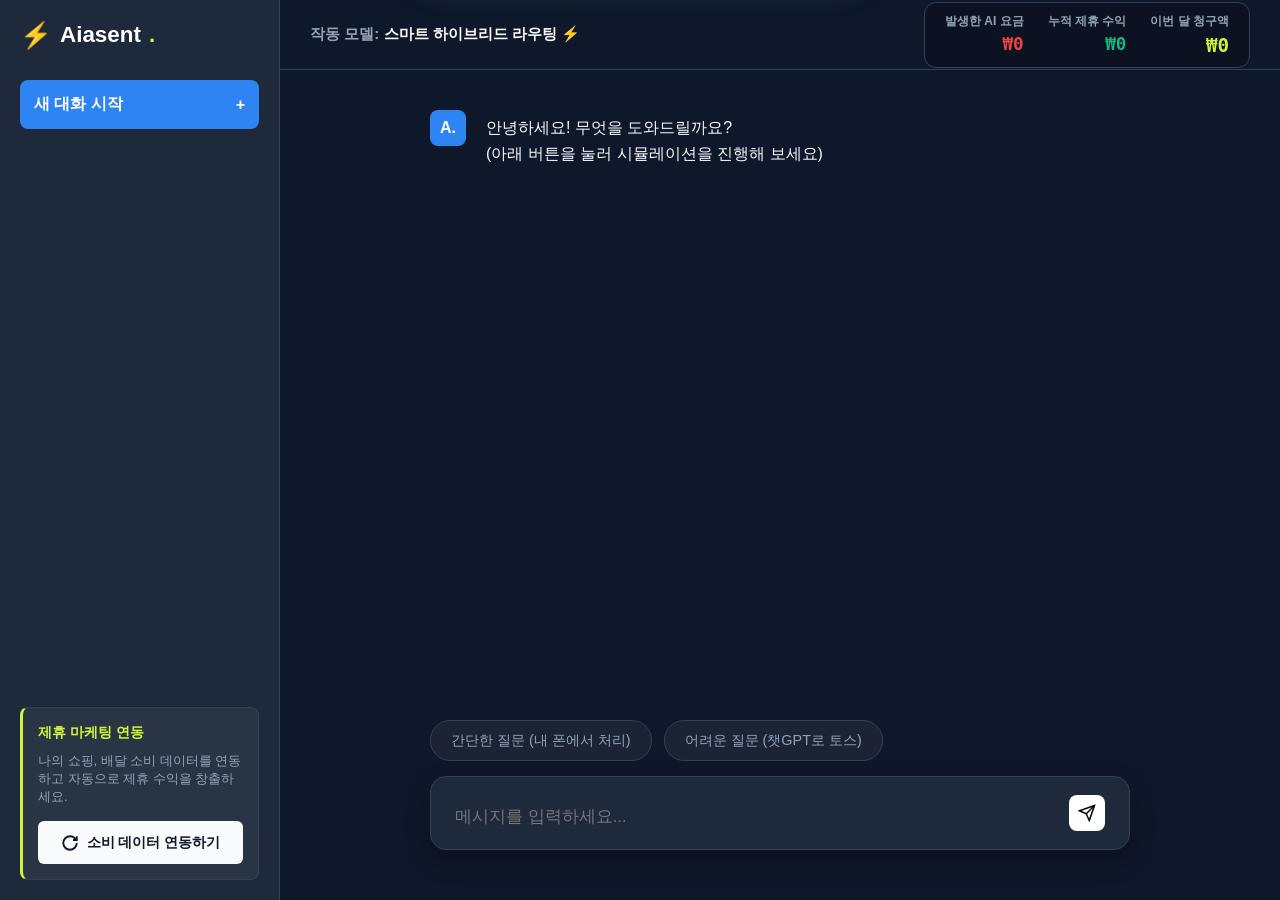
==== app.html @ 90677795 "Add interactive demo app for pitch video" ====
<!DOCTYPE html>
<html lang="ko">
<head>
  <meta charset="UTF-8">
  <title>Aiasent App Demo</title>
  <style>
    :root {
      --bg: #0F172A;
      --panel: #1E293B;
      --text: #F8FAFC;
      --text-dim: #94A3B8;
      --primary: #2E84F3;
      --accent: #D2F537;
      --border: #334155;
      --green: #10B981;
      --red: #EF4444;
    }
    * { box-sizing: border-box; margin: 0; padding: 0; }
    body { font-family: -apple-system, BlinkMacSystemFont, "Segoe UI", Roboto, Helvetica, Arial, sans-serif; background: var(--bg); color: var(--text); display: flex; height: 100vh; overflow: hidden; }
    
    /* Sidebar */
    .sidebar { width: 280px; background: var(--panel); border-right: 1px solid var(--border); display: flex; flex-direction: column; padding: 20px; }
    .logo { font-size: 1.4rem; font-weight: bold; margin-bottom: 30px; display: flex; align-items: center; gap: 8px; color: white; text-decoration: none; }
    .logo-dot { color: var(--accent); }
    .nav-btn { background: var(--primary); color: white; border: none; padding: 14px; border-radius: 8px; font-weight: bold; font-size: 1rem; cursor: pointer; text-align: left; margin-bottom: 20px; display: flex; justify-content: space-between; align-items: center; }
    .nav-btn:hover { background: #2563EB; }
    
    .sync-box { background: rgba(255,255,255,0.05); border: 1px solid var(--border); border-radius: 8px; padding: 15px; margin-top: auto; border-left: 3px solid var(--accent); }
    .sync-title { font-size: 0.9rem; font-weight: bold; margin-bottom: 10px; color: var(--accent); }
    .sync-btn { background: var(--text); color: var(--bg); font-weight: bold; border: none; width: 100%; padding: 12px; border-radius: 6px; cursor: pointer; font-size: 0.9rem; display: flex; align-items: center; gap: 8px; justify-content: center; transition: 0.2s; }
    .sync-btn:hover { background: #E2E8F0; }
    
    /* Main Area */
    .main-area { flex: 1; display: flex; flex-direction: column; position: relative; }
    
    /* Top Bar */
    .top-bar { height: 70px; border-bottom: 1px solid var(--border); display: flex; justify-content: space-between; align-items: center; padding: 0 30px; }
    .model-selector { font-size: 0.95rem; font-weight: 600; color: var(--text-dim); }
    
    /* Wallet Widget */
    .wallet-widget { display: flex; gap: 24px; font-size: 0.85rem; background: rgba(0,0,0,0.2); padding: 10px 20px; border-radius: 12px; border: 1px solid var(--border); }
    .wallet-item { display: flex; flex-direction: column; align-items: flex-end; }
    .wallet-label { color: var(--text-dim); font-size: 0.75rem; font-weight: 600; margin-bottom: 4px; }
    .wallet-val { font-size: 1.1rem; font-weight: bold; font-family: monospace; }
    .val-reward { color: var(--green); }
    .val-cost { color: var(--red); }
    .val-net { color: var(--accent); font-size: 1.2rem; }
    
    /* Chat Area */
    .chat-container { flex: 1; overflow-y: auto; padding: 40px 15%; display: flex; flex-direction: column; gap: 30px; }
    .msg { display: flex; gap: 20px; line-height: 1.6; font-size: 1rem; }
    .msg.user .avatar { background: var(--border); color: white; }
    .msg.ai .avatar { background: var(--primary); color: white; }
    .avatar { width: 36px; height: 36px; border-radius: 8px; display: flex; align-items: center; justify-content: center; font-weight: bold; flex-shrink: 0; font-size: 1rem; }
    .msg-content { flex: 1; padding-top: 5px; }
    
    /* Routing Badge */
    .routing-badge { display: inline-flex; align-items: center; gap: 6px; background: rgba(46,132,243,0.1); border: 1px solid var(--primary); color: #60A5FA; padding: 6px 12px; border-radius: 20px; font-size: 0.8rem; font-weight: bold; margin-bottom: 12px; }
    .routing-badge.local { border-color: var(--green); color: var(--green); background: rgba(16,185,129,0.1); }
    .routing-badge.cloud { border-color: #A855F7; color: #C084FC; background: rgba(168,85,247,0.1); }
    
    /* Input Area */
    .input-area { padding: 30px 15%; padding-bottom: 50px; }
    .preset-btns { display: flex; gap: 12px; margin-bottom: 15px; }
    .preset-btn { background: rgba(255,255,255,0.05); border: 1px solid var(--border); color: var(--text-dim); padding: 10px 20px; border-radius: 20px; font-size: 0.9rem; cursor: pointer; transition: 0.2s; font-weight: 500; }
    .preset-btn:hover { background: rgba(255,255,255,0.15); color: white; border-color: var(--text-dim); }
    
    .input-box { background: var(--panel); border: 1px solid var(--border); border-radius: 16px; padding: 18px 24px; display: flex; align-items: flex-end; box-shadow: 0 10px 25px rgba(0,0,0,0.3); }
    .input-box textarea { flex: 1; background: transparent; border: none; color: white; font-size: 1.05rem; resize: none; outline: none; height: 26px; font-family: inherit; }
    .send-btn { background: white; color: black; border: none; width: 36px; height: 36px; border-radius: 8px; cursor: pointer; display: flex; align-items: center; justify-content: center; margin-left: 15px; }
    
    /* Toast */
    .toast { position: fixed; top: 20px; left: 50%; transform: translateX(-50%) translateY(-100px); background: var(--green); color: #000; padding: 16px 32px; border-radius: 30px; font-weight: 800; font-size: 1.05rem; box-shadow: 0 10px 30px rgba(16,185,129,0.4); transition: 0.4s cubic-bezier(0.175, 0.885, 0.32, 1.275); z-index: 1000; display: flex; align-items: center; gap: 10px; }
    .toast.show { transform: translateX(-50%) translateY(0); }
  </style>
</head>
<body>

  <!-- 포인트 적립 팝업 (토스트 알림) -->
  <div class="toast" id="toast">
    <span>💰</span> 소비 패턴 분석 완료! 제휴 수익 <strong>+₩5,000</strong> 획득
  </div>

  <div class="sidebar">
    <a href="index.html" class="logo">
      <span style="font-size:1.6rem">⚡</span> Aiasent<span class="logo-dot">.</span>
    </a>
    <button class="nav-btn">
      새 대화 시작 <span>+</span>
    </button>
    
    <div style="flex:1"></div>
    
    <!-- 수익 연동 시뮬레이션 영역 -->
    <div class="sync-box">
      <div class="sync-title">제휴 마케팅 연동</div>
      <p style="font-size:0.8rem; color:var(--text-dim); margin-bottom:15px; line-height:1.4;">나의 쇼핑, 배달 소비 데이터를 연동하고 자동으로 제휴 수익을 창출하세요.</p>
      <button class="sync-btn" id="btnSync">
        <svg width="18" height="18" viewBox="0 0 24 24" fill="none" stroke="currentColor" stroke-width="2.5"><path d="M21 12a9 9 0 1 1-9-9c2.52 0 4.93 1 6.74 2.74L21 8"/><path d="M21 3v5h-5"/></svg>
        소비 데이터 연동하기
      </button>
    </div>
  </div>

  <div class="main-area">
    <div class="top-bar">
      <div class="model-selector">
        작동 모델: <span style="color:var(--text); font-weight:bold;">스마트 하이브리드 라우팅 ⚡</span>
      </div>
      <!-- 실시간 자산 위젯 -->
      <div class="wallet-widget">
        <div class="wallet-item">
          <span class="wallet-label">발생한 AI 요금</span>
          <span class="wallet-val val-cost" id="valCost">₩0</span>
        </div>
        <div class="wallet-item">
          <span class="wallet-label">누적 제휴 수익</span>
          <span class="wallet-val val-reward" id="valReward">₩0</span>
        </div>
        <div class="wallet-item">
          <span class="wallet-label">이번 달 청구액</span>
          <span class="wallet-val val-net" id="valNet">₩0</span>
        </div>
      </div>
    </div>

    <div class="chat-container" id="chatList">
      <div class="msg ai">
        <div class="avatar">A.</div>
        <div class="msg-content">
          안녕하세요! 무엇을 도와드릴까요?<br/>
          (아래 버튼을 눌러 시뮬레이션을 진행해 보세요)
        </div>
      </div>
    </div>

    <div class="input-area">
      <!-- 시연용 단축 버튼 -->
      <div class="preset-btns">
        <button class="preset-btn" id="btnPreset1">간단한 질문 (내 폰에서 처리)</button>
        <button class="preset-btn" id="btnPreset2">어려운 질문 (챗GPT로 토스)</button>
      </div>
      <div class="input-box">
        <textarea placeholder="메시지를 입력하세요..." id="chatInput" readonly></textarea>
        <button class="send-btn" disabled>
          <svg width="18" height="18" viewBox="0 0 24 24" fill="none" stroke="currentColor" stroke-width="2"><line x1="22" y1="2" x2="11" y2="13"></line><polygon points="22 2 15 22 11 13 2 9 22 2"></polygon></svg>
        </button>
      </div>
    </div>
  </div>

  <script>
    let currentCost = 0;
    let currentReward = 0;
    
    const fmt = (num) => '₩' + num.toLocaleString();
    
    function updateWallet() {
      document.getElementById('valCost').innerText = '-' + fmt(currentCost);
      document.getElementById('valReward').innerText = '+' + fmt(currentReward);
      let net = currentReward - currentCost;
      let netEl = document.getElementById('valNet');
      if(net >= 0) {
        netEl.innerText = '₩0 (전액 방어)';
        netEl.style.color = 'var(--accent)';
      } else {
        netEl.innerText = '-' + fmt(Math.abs(net));
        netEl.style.color = 'var(--red)';
      }
    }

    // 시나리오 A: 제휴 연동 (수익 획득 시연)
    document.getElementById('btnSync').addEventListener('click', () => {
      const toast = document.getElementById('toast');
      toast.classList.add('show');
      
      let start = currentReward;
      let target = currentReward + 5000;
      let duration = 1200;
      let startTime = null;
      
      function anim(time) {
        if(!startTime) startTime = time;
        let p = (time - startTime) / duration;
        if(p > 1) p = 1;
        // ease-out 효과
        let easeOut = 1 - Math.pow(1 - p, 3);
        currentReward = Math.floor(start + (target - start) * easeOut);
        updateWallet();
        if(p < 1) requestAnimationFrame(anim);
      }
      requestAnimationFrame(anim);
      
      setTimeout(() => { toast.classList.remove('show'); }, 3500);
    });

    const chatList = document.getElementById('chatList');
    
    function addMsg(text, isUser=false) {
      const div = document.createElement('div');
      div.className = 'msg ' + (isUser ? 'user' : 'ai');
      div.innerHTML = `
        <div class="avatar">${isUser ? 'U' : 'A.'}</div>
        <div class="msg-content">${text}</div>
      `;
      chatList.appendChild(div);
      chatList.scrollTop = chatList.scrollHeight;
    }

    // 시나리오 B-1: 로컬 처리 (0원)
    document.getElementById('btnPreset1').addEventListener('click', () => {
      addMsg("지난주 주간 회의록 요약해줘.", true);
      
      setTimeout(() => {
        addMsg(`
          <div class="routing-badge local">⚡ 내 기기 안에서 즉시 처리됨 (발생 비용: ₩0)</div><br/>
          지난주 회의록 요약입니다.<br/><br/>
          1. 프로젝트 A: 이번 달 15일 마감<br/>
          2. 장비 도입: 300만 원 예산안 승인 대기 중<br/><br/>
          추가로 궁금한 점이 있으신가요?
        `);
      }, 800);
    });

    // 시나리오 B-2: 외부 유료 라우팅 (비용 발생 및 상쇄 시연)
    document.getElementById('btnPreset2').addEventListener('click', () => {
      addMsg("현재 시장 트렌드 데이터를 분석해서 우리 회사의 내년 1분기 재무 프로젝션을 세워줘.", true);
      
      setTimeout(() => {
        addMsg(`
          <div class="routing-badge cloud">🚀 질문 난이도 높음: ChatGPT-4o 유료 엔진으로 연결됨</div><br/>
          요청하신 재무 프로젝션 분석 결과입니다.<br/><br/>
          시장 트렌드와 과거 데이터를 심층 분석한 결과, 내년 1분기 예상 매출은 15% 상승할 것으로 예측됩니다... (이하 생략)
        `);
        
        currentCost += 150;
        updateWallet();
      }, 1500);
    });
  </script>
</body>
</html>
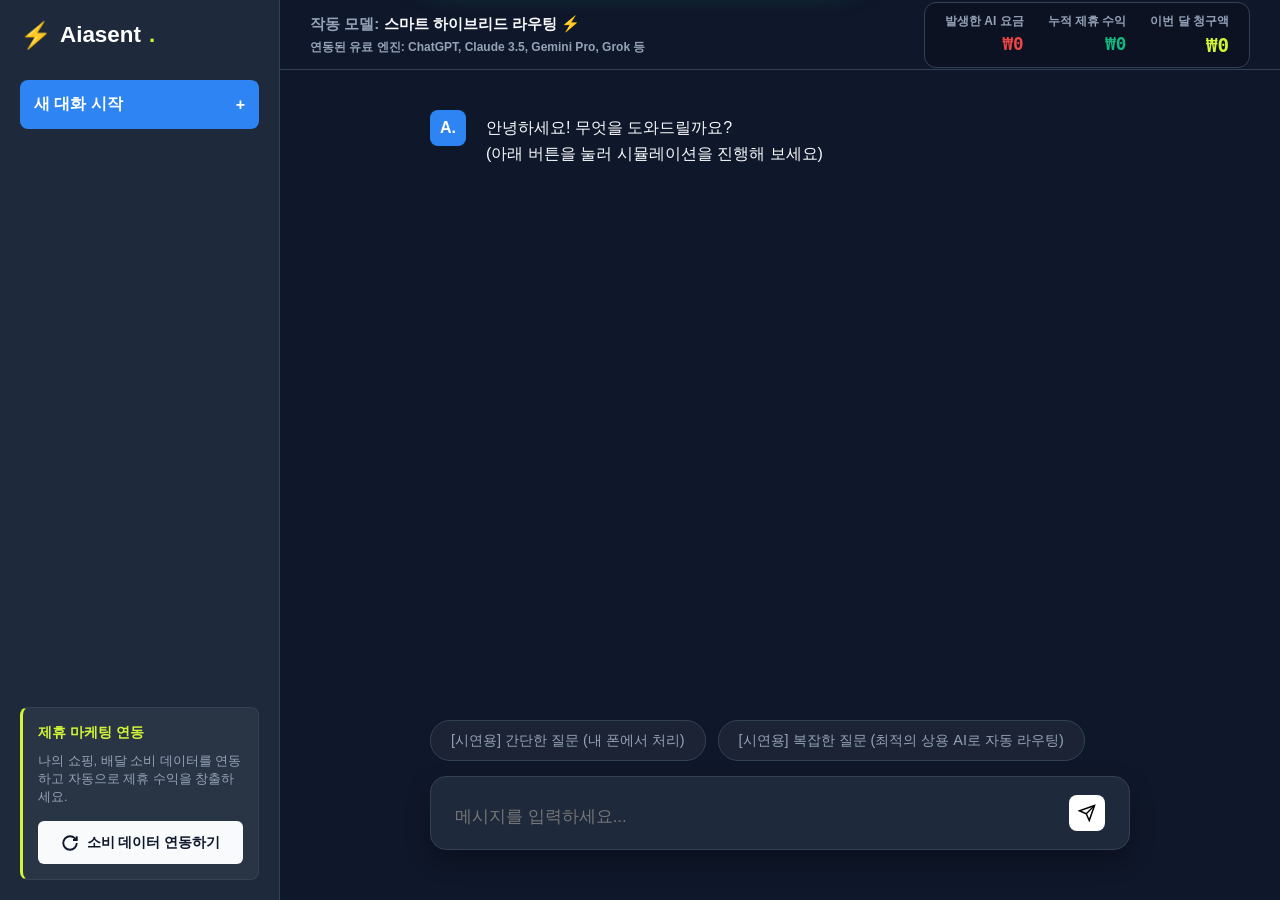
==== commit acc805c4: "Update app.html to clarify auto-routing and list multiple AI engines" ====
--- a/app.html
+++ b/app.html
@@ -106,6 +106,7 @@
     <div class="top-bar">
       <div class="model-selector">
         작동 모델: <span style="color:var(--text); font-weight:bold;">스마트 하이브리드 라우팅 ⚡</span>
+        <div style="font-size:0.75rem; color:var(--text-dim); margin-top:4px;">연동된 유료 엔진: ChatGPT, Claude 3.5, Gemini Pro, Grok 등</div>
       </div>
       <!-- 실시간 자산 위젯 -->
       <div class="wallet-widget">
@@ -137,8 +138,8 @@
     <div class="input-area">
       <!-- 시연용 단축 버튼 -->
       <div class="preset-btns">
-        <button class="preset-btn" id="btnPreset1">간단한 질문 (내 폰에서 처리)</button>
-        <button class="preset-btn" id="btnPreset2">어려운 질문 (챗GPT로 토스)</button>
+        <button class="preset-btn" id="btnPreset1">[시연용] 간단한 질문 (내 폰에서 처리)</button>
+        <button class="preset-btn" id="btnPreset2">[시연용] 복잡한 질문 (최적의 상용 AI로 자동 라우팅)</button>
       </div>
       <div class="input-box">
         <textarea placeholder="메시지를 입력하세요..." id="chatInput" readonly></textarea>
@@ -228,7 +229,7 @@
       
       setTimeout(() => {
         addMsg(`
-          <div class="routing-badge cloud">🚀 질문 난이도 높음: ChatGPT-4o 유료 엔진으로 연결됨</div><br/>
+          <div class="routing-badge cloud">🚀 질문 난이도 높음: 최적의 유료 엔진(Claude 3.5 Sonnet)으로 자동 연결됨</div><br/>
           요청하신 재무 프로젝션 분석 결과입니다.<br/><br/>
           시장 트렌드와 과거 데이터를 심층 분석한 결과, 내년 1분기 예상 매출은 15% 상승할 것으로 예측됩니다... (이하 생략)
         `);
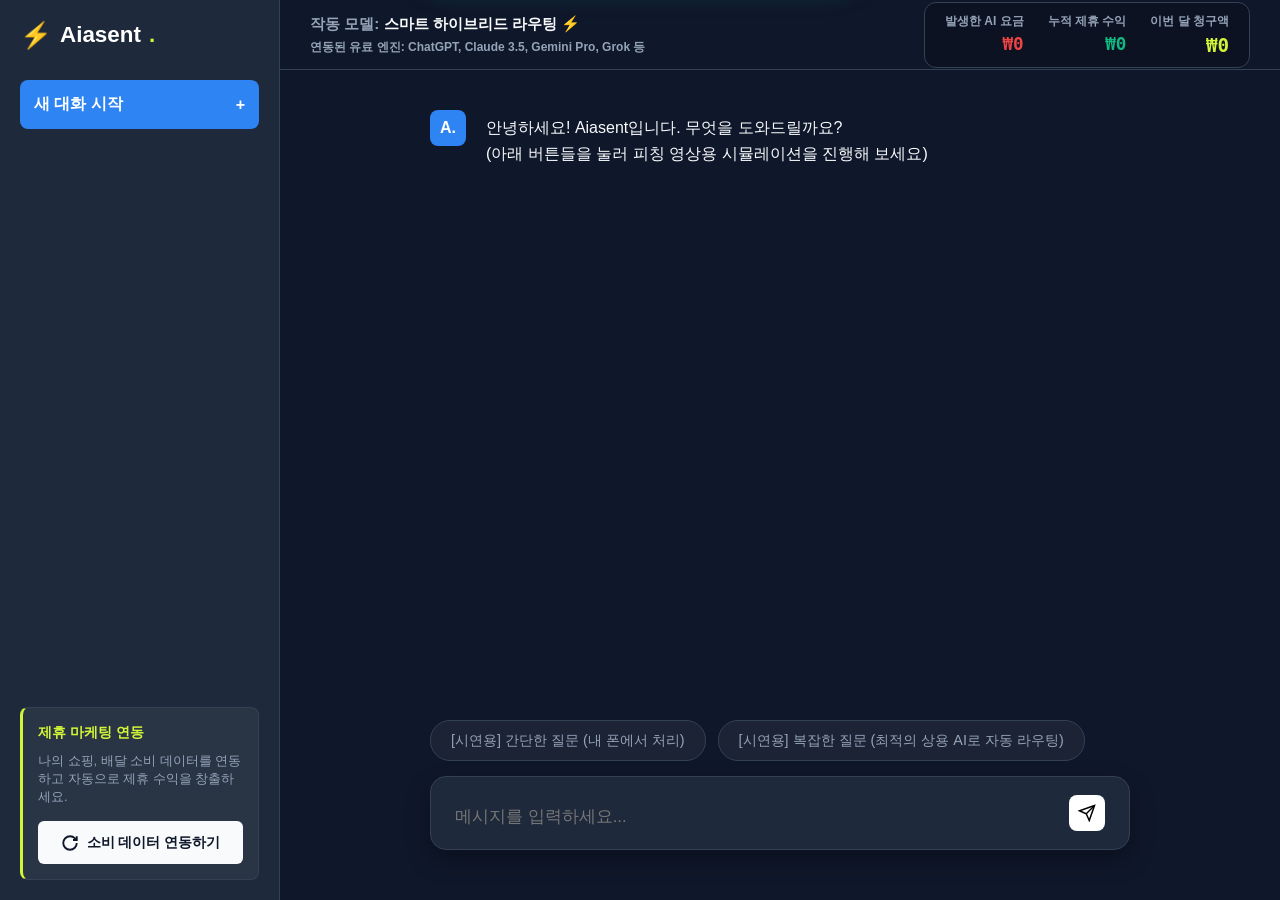
==== commit 8fde1a61: "Add sync modal and AI product recommendation flow to demo" ====
--- a/app.html
+++ b/app.html
@@ -19,48 +19,56 @@
     body { font-family: -apple-system, BlinkMacSystemFont, "Segoe UI", Roboto, Helvetica, Arial, sans-serif; background: var(--bg); color: var(--text); display: flex; height: 100vh; overflow: hidden; }
     
     /* Sidebar */
-    .sidebar { width: 280px; background: var(--panel); border-right: 1px solid var(--border); display: flex; flex-direction: column; padding: 20px; }
+    .sidebar { width: 280px; background: var(--panel); border-right: 1px solid var(--border); display: flex; flex-direction: column; padding: 20px; z-index: 10; }
     .logo { font-size: 1.4rem; font-weight: bold; margin-bottom: 30px; display: flex; align-items: center; gap: 8px; color: white; text-decoration: none; }
     .logo-dot { color: var(--accent); }
     .nav-btn { background: var(--primary); color: white; border: none; padding: 14px; border-radius: 8px; font-weight: bold; font-size: 1rem; cursor: pointer; text-align: left; margin-bottom: 20px; display: flex; justify-content: space-between; align-items: center; }
     .nav-btn:hover { background: #2563EB; }
     
-    .sync-box { background: rgba(255,255,255,0.05); border: 1px solid var(--border); border-radius: 8px; padding: 15px; margin-top: auto; border-left: 3px solid var(--accent); }
+    .sync-box { background: rgba(255,255,255,0.05); border: 1px solid var(--border); border-radius: 8px; padding: 15px; margin-top: auto; border-left: 3px solid var(--accent); transition: 0.3s; }
     .sync-title { font-size: 0.9rem; font-weight: bold; margin-bottom: 10px; color: var(--accent); }
+    .sync-desc { font-size: 0.8rem; color: var(--text-dim); margin-bottom: 15px; line-height: 1.4; }
     .sync-btn { background: var(--text); color: var(--bg); font-weight: bold; border: none; width: 100%; padding: 12px; border-radius: 6px; cursor: pointer; font-size: 0.9rem; display: flex; align-items: center; gap: 8px; justify-content: center; transition: 0.2s; }
     .sync-btn:hover { background: #E2E8F0; }
     
+    .sync-btn.recommend { background: var(--green); color: #000; }
+    .sync-btn.recommend:hover { background: #059669; color: white; }
+
     /* Main Area */
     .main-area { flex: 1; display: flex; flex-direction: column; position: relative; }
     
     /* Top Bar */
-    .top-bar { height: 70px; border-bottom: 1px solid var(--border); display: flex; justify-content: space-between; align-items: center; padding: 0 30px; }
+    .top-bar { height: 70px; border-bottom: 1px solid var(--border); display: flex; justify-content: space-between; align-items: center; padding: 0 30px; background: var(--bg); z-index: 5;}
     .model-selector { font-size: 0.95rem; font-weight: 600; color: var(--text-dim); }
     
     /* Wallet Widget */
     .wallet-widget { display: flex; gap: 24px; font-size: 0.85rem; background: rgba(0,0,0,0.2); padding: 10px 20px; border-radius: 12px; border: 1px solid var(--border); }
     .wallet-item { display: flex; flex-direction: column; align-items: flex-end; }
     .wallet-label { color: var(--text-dim); font-size: 0.75rem; font-weight: 600; margin-bottom: 4px; }
-    .wallet-val { font-size: 1.1rem; font-weight: bold; font-family: monospace; }
+    .wallet-val { font-size: 1.1rem; font-weight: bold; font-family: monospace; transition: color 0.3s; }
     .val-reward { color: var(--green); }
     .val-cost { color: var(--red); }
     .val-net { color: var(--accent); font-size: 1.2rem; }
     
     /* Chat Area */
-    .chat-container { flex: 1; overflow-y: auto; padding: 40px 15%; display: flex; flex-direction: column; gap: 30px; }
-    .msg { display: flex; gap: 20px; line-height: 1.6; font-size: 1rem; }
+    .chat-container { flex: 1; overflow-y: auto; padding: 40px 15%; display: flex; flex-direction: column; gap: 30px; scroll-behavior: smooth; }
+    .msg { display: flex; gap: 20px; line-height: 1.6; font-size: 1rem; opacity: 0; animation: fadeIn 0.4s forwards; }
+    @keyframes fadeIn { to { opacity: 1; } }
     .msg.user .avatar { background: var(--border); color: white; }
     .msg.ai .avatar { background: var(--primary); color: white; }
     .avatar { width: 36px; height: 36px; border-radius: 8px; display: flex; align-items: center; justify-content: center; font-weight: bold; flex-shrink: 0; font-size: 1rem; }
     .msg-content { flex: 1; padding-top: 5px; }
     
-    /* Routing Badge */
+    /* Routing Badge & Action Buttons */
     .routing-badge { display: inline-flex; align-items: center; gap: 6px; background: rgba(46,132,243,0.1); border: 1px solid var(--primary); color: #60A5FA; padding: 6px 12px; border-radius: 20px; font-size: 0.8rem; font-weight: bold; margin-bottom: 12px; }
     .routing-badge.local { border-color: var(--green); color: var(--green); background: rgba(16,185,129,0.1); }
     .routing-badge.cloud { border-color: #A855F7; color: #C084FC; background: rgba(168,85,247,0.1); }
     
+    .chat-action-btn { background: var(--green); color: black; border: none; padding: 8px 16px; border-radius: 6px; font-weight: bold; font-size: 0.9rem; cursor: pointer; margin-top: 10px; display: inline-flex; align-items: center; gap: 8px; transition: 0.2s; }
+    .chat-action-btn:hover { background: #0ea5e9; color: white; }
+
     /* Input Area */
-    .input-area { padding: 30px 15%; padding-bottom: 50px; }
+    .input-area { padding: 30px 15%; padding-bottom: 50px; background: linear-gradient(transparent, var(--bg) 30%); }
     .preset-btns { display: flex; gap: 12px; margin-bottom: 15px; }
     .preset-btn { background: rgba(255,255,255,0.05); border: 1px solid var(--border); color: var(--text-dim); padding: 10px 20px; border-radius: 20px; font-size: 0.9rem; cursor: pointer; transition: 0.2s; font-weight: 500; }
     .preset-btn:hover { background: rgba(255,255,255,0.15); color: white; border-color: var(--text-dim); }
@@ -72,13 +80,38 @@
     /* Toast */
     .toast { position: fixed; top: 20px; left: 50%; transform: translateX(-50%) translateY(-100px); background: var(--green); color: #000; padding: 16px 32px; border-radius: 30px; font-weight: 800; font-size: 1.05rem; box-shadow: 0 10px 30px rgba(16,185,129,0.4); transition: 0.4s cubic-bezier(0.175, 0.885, 0.32, 1.275); z-index: 1000; display: flex; align-items: center; gap: 10px; }
     .toast.show { transform: translateX(-50%) translateY(0); }
+    
+    /* Loading Modal Overlay */
+    .modal-overlay { position: fixed; inset: 0; background: rgba(0,0,0,0.7); display: none; align-items: center; justify-content: center; z-index: 2000; backdrop-filter: blur(4px); }
+    .modal-overlay.active { display: flex; }
+    .modal-content { background: var(--panel); border: 1px solid var(--border); border-radius: 16px; padding: 40px; text-align: center; box-shadow: 0 20px 40px rgba(0,0,0,0.5); width: 420px; }
+    .spinner { width: 40px; height: 40px; border: 4px solid rgba(255,255,255,0.1); border-top-color: var(--primary); border-radius: 50%; animation: spin 1s linear infinite; margin: 0 auto 20px; }
+    @keyframes spin { to { transform: rotate(360deg); } }
+    .modal-title { font-size: 1.2rem; font-weight: bold; margin-bottom: 10px; }
+    .modal-desc { color: var(--text-dim); font-size: 0.9rem; line-height: 1.5; }
+    .data-icons { display: flex; justify-content: center; gap: 15px; margin-top: 25px; }
+    .data-icon { width: 50px; height: 50px; background: white; border-radius: 50%; display: flex; align-items: center; justify-content: center; color: black; font-weight: bold; font-size: 0.9rem; box-shadow: 0 4px 10px rgba(0,0,0,0.2); }
   </style>
 </head>
 <body>
 
-  <!-- 포인트 적립 팝업 (토스트 알림) -->
+  <!-- 팝업/토스트 알림 -->
   <div class="toast" id="toast">
-    <span>💰</span> 소비 패턴 분석 완료! 제휴 수익 <strong>+₩5,000</strong> 획득
+    <span id="toastIcon">💰</span> <span id="toastText">소비 패턴 분석 완료! 제휴 수익 <strong>+₩5,000</strong> 획득</span>
+  </div>
+
+  <!-- 데이터 연동 모달 -->
+  <div class="modal-overlay" id="syncModal">
+    <div class="modal-content">
+      <div class="spinner"></div>
+      <div class="modal-title">마이데이터 안전하게 연동 중...</div>
+      <div class="modal-desc" id="syncLog">쇼핑, 구독, 배달 결제 내역을<br/>On-Device 환경에서 암호화하여 분석합니다.</div>
+      <div class="data-icons">
+        <div class="data-icon" style="background:#E50914; color:white; font-size:1.2rem;">N</div>
+        <div class="data-icon" style="background:#2AC1BC; color:white;">배민</div>
+        <div class="data-icon" style="background:#111111; color:white;">쿠팡</div>
+      </div>
+    </div>
   </div>
 
   <div class="sidebar">
@@ -91,13 +124,13 @@
     
     <div style="flex:1"></div>
     
-    <!-- 수익 연동 시뮬레이션 영역 -->
-    <div class="sync-box">
-      <div class="sync-title">제휴 마케팅 연동</div>
-      <p style="font-size:0.8rem; color:var(--text-dim); margin-bottom:15px; line-height:1.4;">나의 쇼핑, 배달 소비 데이터를 연동하고 자동으로 제휴 수익을 창출하세요.</p>
+    <!-- 수익 연동/추천 시뮬레이션 영역 -->
+    <div class="sync-box" id="syncBox">
+      <div class="sync-title" id="boxTitle">제휴 마케팅 연동</div>
+      <p class="sync-desc" id="boxDesc">나의 쇼핑, 배달 소비 데이터를 연동하고 자동으로 제휴 수익을 창출하세요.</p>
       <button class="sync-btn" id="btnSync">
         <svg width="18" height="18" viewBox="0 0 24 24" fill="none" stroke="currentColor" stroke-width="2.5"><path d="M21 12a9 9 0 1 1-9-9c2.52 0 4.93 1 6.74 2.74L21 8"/><path d="M21 3v5h-5"/></svg>
-        소비 데이터 연동하기
+        <span>소비 데이터 연동하기</span>
       </button>
     </div>
   </div>
@@ -108,7 +141,6 @@
         작동 모델: <span style="color:var(--text); font-weight:bold;">스마트 하이브리드 라우팅 ⚡</span>
         <div style="font-size:0.75rem; color:var(--text-dim); margin-top:4px;">연동된 유료 엔진: ChatGPT, Claude 3.5, Gemini Pro, Grok 등</div>
       </div>
-      <!-- 실시간 자산 위젯 -->
       <div class="wallet-widget">
         <div class="wallet-item">
           <span class="wallet-label">발생한 AI 요금</span>
@@ -129,14 +161,13 @@
       <div class="msg ai">
         <div class="avatar">A.</div>
         <div class="msg-content">
-          안녕하세요! 무엇을 도와드릴까요?<br/>
-          (아래 버튼을 눌러 시뮬레이션을 진행해 보세요)
+          안녕하세요! Aiasent입니다. 무엇을 도와드릴까요?<br/>
+          (아래 버튼들을 눌러 피칭 영상용 시뮬레이션을 진행해 보세요)
         </div>
       </div>
     </div>
 
     <div class="input-area">
-      <!-- 시연용 단축 버튼 -->
       <div class="preset-btns">
         <button class="preset-btn" id="btnPreset1">[시연용] 간단한 질문 (내 폰에서 처리)</button>
         <button class="preset-btn" id="btnPreset2">[시연용] 복잡한 질문 (최적의 상용 AI로 자동 라우팅)</button>
@@ -170,13 +201,17 @@
       }
     }
 
-    // 시나리오 A: 제휴 연동 (수익 획득 시연)
-    document.getElementById('btnSync').addEventListener('click', () => {
+    function showToast(icon, text) {
       const toast = document.getElementById('toast');
+      document.getElementById('toastIcon').innerText = icon;
+      document.getElementById('toastText').innerHTML = text;
       toast.classList.add('show');
-      
+      setTimeout(() => { toast.classList.remove('show'); }, 4000);
+    }
+
+    function addPointsAnim(amount) {
       let start = currentReward;
-      let target = currentReward + 5000;
+      let target = currentReward + amount;
       let duration = 1200;
       let startTime = null;
       
@@ -184,19 +219,15 @@
         if(!startTime) startTime = time;
         let p = (time - startTime) / duration;
         if(p > 1) p = 1;
-        // ease-out 효과
         let easeOut = 1 - Math.pow(1 - p, 3);
         currentReward = Math.floor(start + (target - start) * easeOut);
         updateWallet();
         if(p < 1) requestAnimationFrame(anim);
       }
       requestAnimationFrame(anim);
-      
-      setTimeout(() => { toast.classList.remove('show'); }, 3500);
-    });
+    }
 
     const chatList = document.getElementById('chatList');
-    
     function addMsg(text, isUser=false) {
       const div = document.createElement('div');
       div.className = 'msg ' + (isUser ? 'user' : 'ai');
@@ -208,32 +239,88 @@
       chatList.scrollTop = chatList.scrollHeight;
     }
 
-    // 시나리오 B-1: 로컬 처리 (0원)
+    // 시나리오 A: 마이데이터 연동 -> 맞춤 상품 추천 시나리오로 변경
+    document.getElementById('btnSync').addEventListener('click', function() {
+      // 2단계: 상품 추천 시나리오 실행
+      if(this.classList.contains('recommend')) {
+        addMsg("나에게 필요한 맞춤 상품 추천해 줘.", true);
+        setTimeout(() => {
+          addMsg(`
+            <div class="routing-badge local">⚡ 내 소비 데이터 분석됨 (On-Device)</div><br/>
+            🛒 <strong>구매 주기 알림</strong><br/><br/>
+            회원님의 쿠팡 결제 내역을 분석한 결과, 평소 주문하시는 <strong>[제주 삼다수 2L x 12병]</strong>이 내일쯤 떨어질 것으로 예상됩니다.<br/><br/>
+            현재 15% 할인 특가가 진행 중입니다. 지금 바로 재주문하실까요?<br/>
+            <button class="chat-action-btn" onclick="buyItem(event)">
+              <svg width="16" height="16" viewBox="0 0 24 24" fill="none" stroke="currentColor" stroke-width="2"><circle cx="9" cy="21" r="1"></circle><circle cx="20" cy="21" r="1"></circle><path d="M1 1h4l2.68 13.39a2 2 0 0 0 2 1.61h9.72a2 2 0 0 0 2-1.61L23 6H6"></path></svg>
+              쿠팡에서 바로 구매하기 (리워드 +₩800)
+            </button>
+          `);
+        }, 1000);
+        return;
+      }
+
+      // 1단계: 초기 연동 모달 띄우기
+      const modal = document.getElementById('syncModal');
+      const log = document.getElementById('syncLog');
+      modal.classList.add('active');
+      
+      setTimeout(() => { 
+        log.innerHTML = "소비 패턴 추출 및 가공 완료...<br/>(AI 학습에 사용되지 않고 안전하게 처리됩니다)"; 
+      }, 1500);
+      
+      setTimeout(() => {
+        modal.classList.remove('active');
+        showToast('💰', '소비 패턴 분석 완료! 제휴 가입 리워드 <strong>+₩5,000</strong> 획득');
+        addPointsAnim(5000);
+
+        // 사이드바 박스를 "맞춤 추천 모드"로 변경
+        const boxTitle = document.getElementById('boxTitle');
+        const boxDesc = document.getElementById('boxDesc');
+        const syncBox = document.getElementById('syncBox');
+        
+        boxTitle.innerText = 'AI 맞춤 소비 추천';
+        boxTitle.style.color = 'var(--green)';
+        syncBox.style.borderLeftColor = 'var(--green)';
+        boxDesc.innerHTML = '연동된 소비 패턴을 바탕으로 필요한 상품을 적시에 추천하고 <strong>지속적인 제휴 수익</strong>을 창출합니다.';
+        
+        this.innerHTML = '🎁 오늘의 맞춤 추천 상품 보기';
+        this.classList.add('recommend');
+      }, 3500);
+    });
+
+    // 추천 상품 구매 클릭 시 리워드 획득
+    window.buyItem = function(e) {
+      e.target.innerText = "✓ 결제 완료! (리워드 적립됨)";
+      e.target.style.background = "#334155";
+      e.target.style.color = "white";
+      e.target.onclick = null;
+
+      showToast('🎉', '결제 성공! 제휴 수익 <strong>+₩800</strong> 추가 획득');
+      addPointsAnim(800);
+    }
+
+    // 시나리오 B-1: 로컬 처리
     document.getElementById('btnPreset1').addEventListener('click', () => {
       addMsg("지난주 주간 회의록 요약해줘.", true);
-      
       setTimeout(() => {
         addMsg(`
           <div class="routing-badge local">⚡ 내 기기 안에서 즉시 처리됨 (발생 비용: ₩0)</div><br/>
           지난주 회의록 요약입니다.<br/><br/>
           1. 프로젝트 A: 이번 달 15일 마감<br/>
-          2. 장비 도입: 300만 원 예산안 승인 대기 중<br/><br/>
-          추가로 궁금한 점이 있으신가요?
+          2. 장비 도입: 300만 원 예산안 승인 대기 중
         `);
       }, 800);
     });
 
-    // 시나리오 B-2: 외부 유료 라우팅 (비용 발생 및 상쇄 시연)
+    // 시나리오 B-2: 외부 유료 라우팅
     document.getElementById('btnPreset2').addEventListener('click', () => {
       addMsg("현재 시장 트렌드 데이터를 분석해서 우리 회사의 내년 1분기 재무 프로젝션을 세워줘.", true);
-      
       setTimeout(() => {
         addMsg(`
           <div class="routing-badge cloud">🚀 질문 난이도 높음: 최적의 유료 엔진(Claude 3.5 Sonnet)으로 자동 연결됨</div><br/>
           요청하신 재무 프로젝션 분석 결과입니다.<br/><br/>
           시장 트렌드와 과거 데이터를 심층 분석한 결과, 내년 1분기 예상 매출은 15% 상승할 것으로 예측됩니다... (이하 생략)
         `);
-        
         currentCost += 150;
         updateWallet();
       }, 1500);
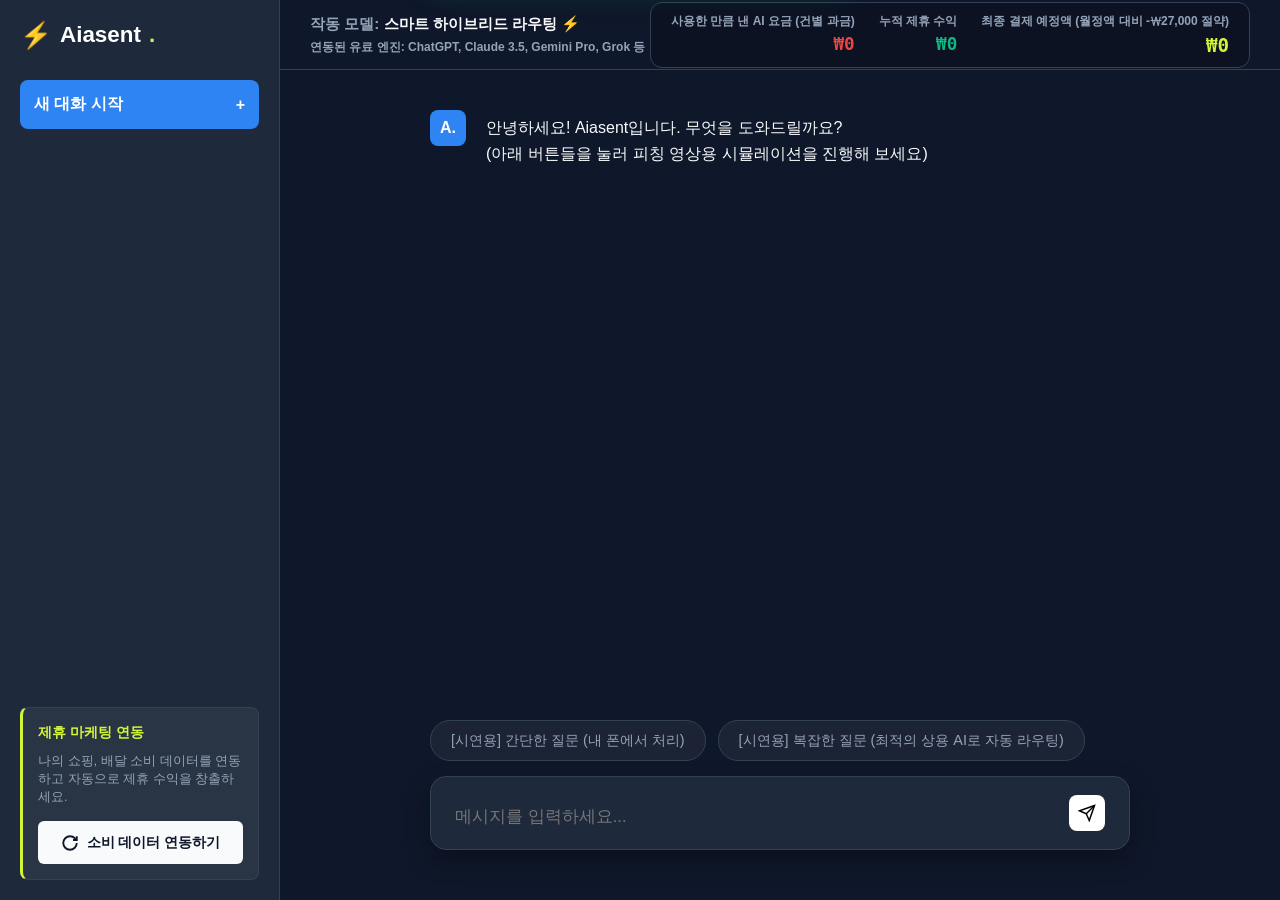
==== commit 0fabbde0: "Update wallet widget labels for clearer BM explanation" ====
--- a/app.html
+++ b/app.html
@@ -143,7 +143,7 @@
       </div>
       <div class="wallet-widget">
         <div class="wallet-item">
-          <span class="wallet-label">발생한 AI 요금</span>
+          <span class="wallet-label">사용한 만큼 낸 AI 요금 (건별 과금)</span>
           <span class="wallet-val val-cost" id="valCost">₩0</span>
         </div>
         <div class="wallet-item">
@@ -151,7 +151,7 @@
           <span class="wallet-val val-reward" id="valReward">₩0</span>
         </div>
         <div class="wallet-item">
-          <span class="wallet-label">이번 달 청구액</span>
+          <span class="wallet-label">최종 결제 예정액 (월정액 대비 -₩27,000 절약)</span>
           <span class="wallet-val val-net" id="valNet">₩0</span>
         </div>
       </div>
